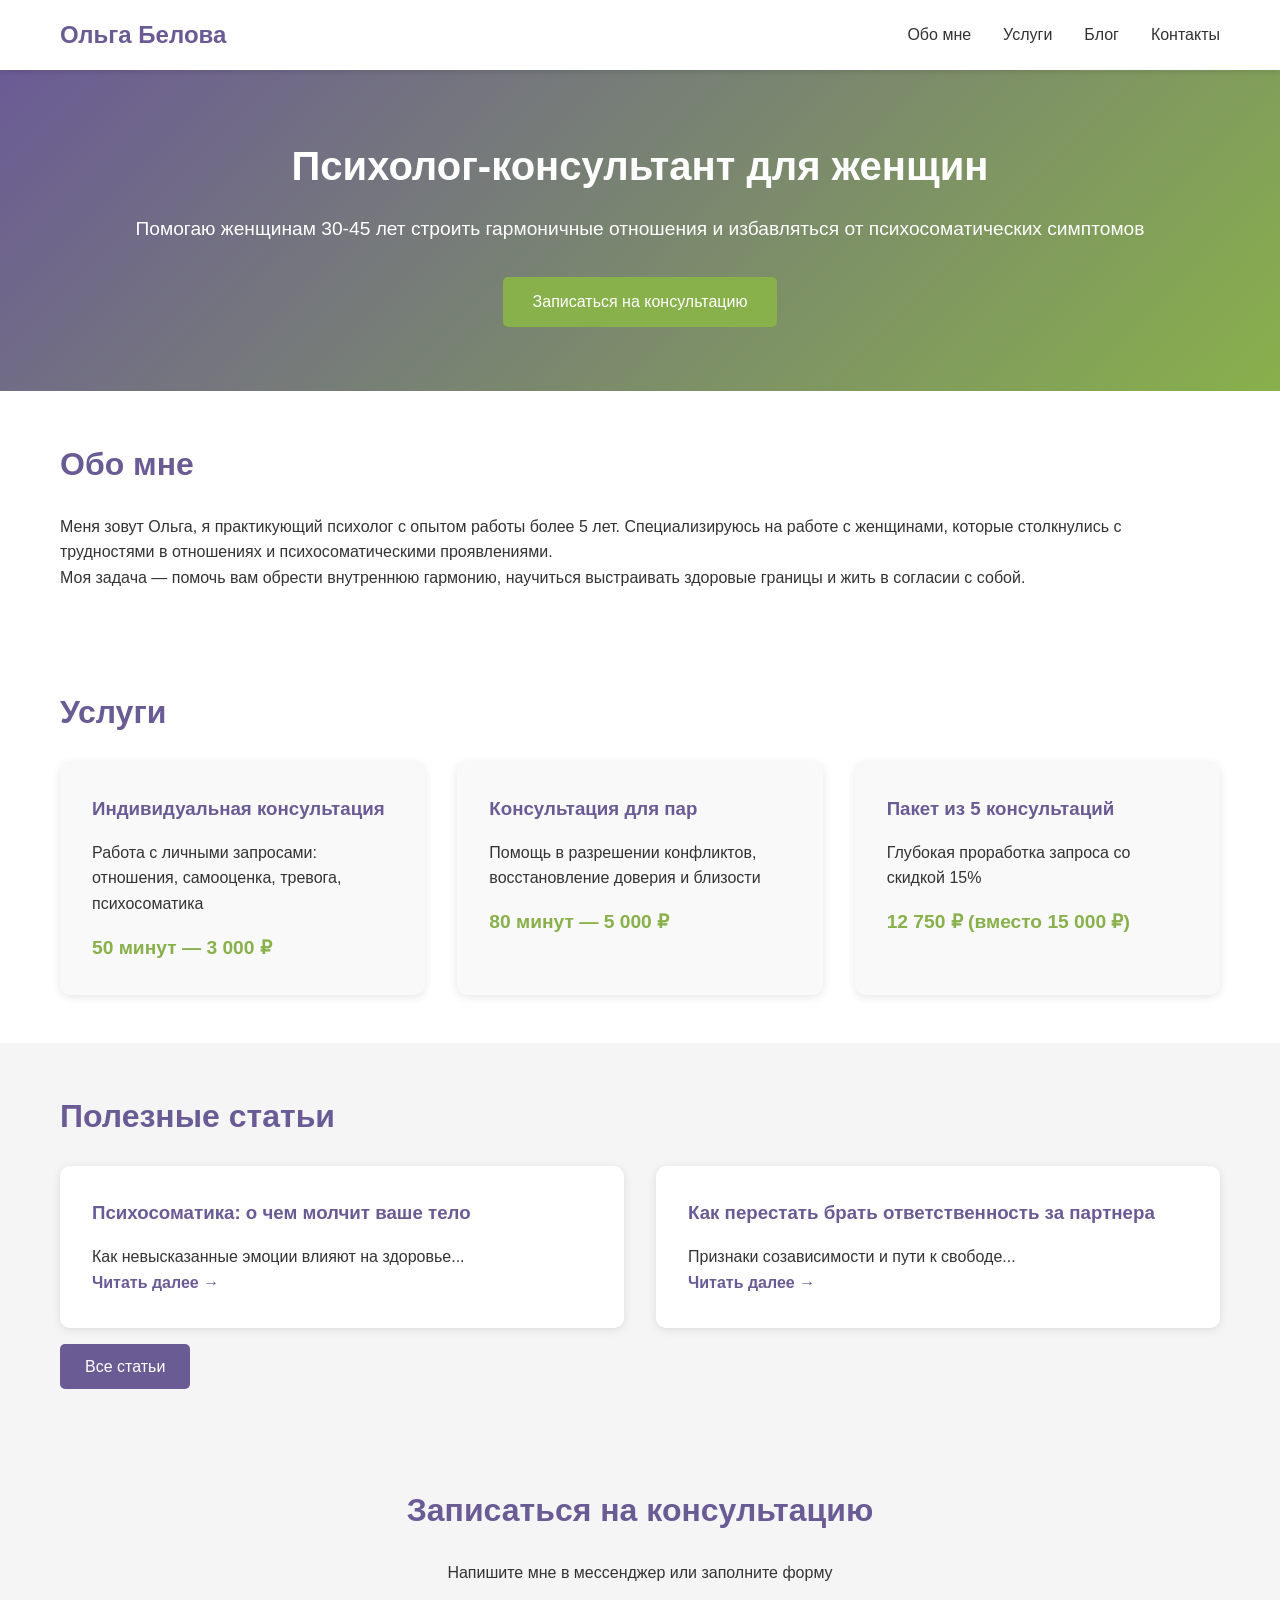
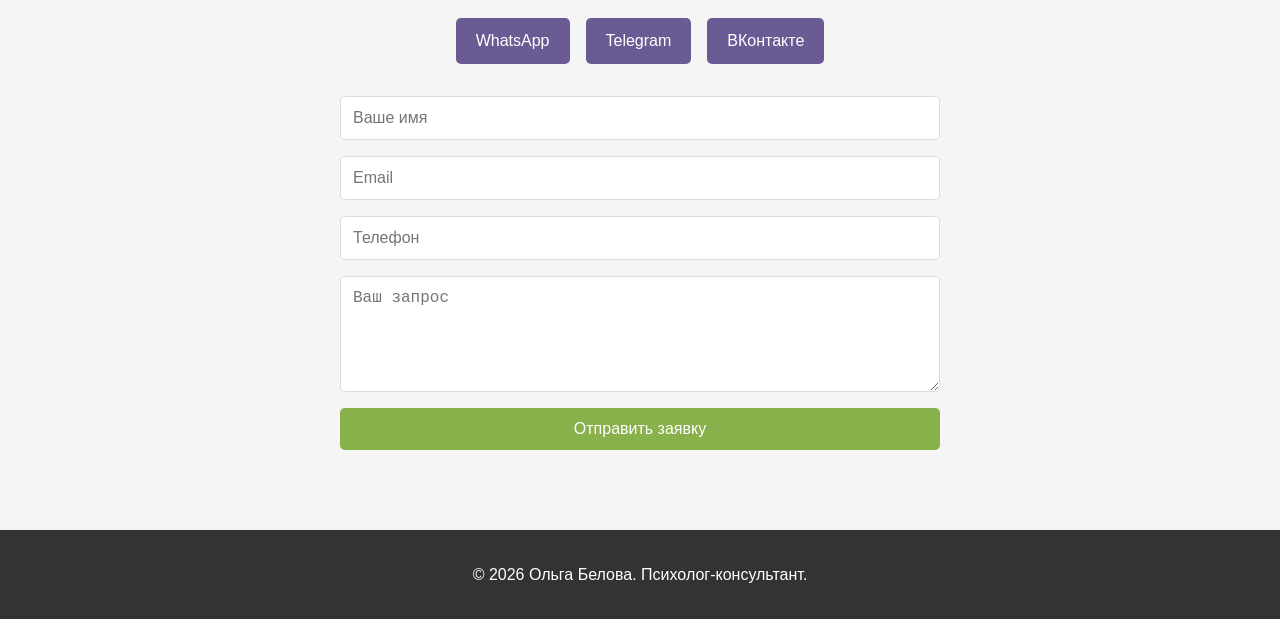
==== index.html @ aa2516c8 "olga" ====
<!DOCTYPE html>
<html lang="ru">
<head>
    <meta charset="UTF-8">
    <meta name="viewport" content="width=device-width, initial-scale=1.0">
    <title>Психолог Ольга Белова | Консультации для женщин</title>
    <link rel="stylesheet" href="styles.css">
</head>
<body>
    <nav class="navbar">
        <div class="container">
            <div class="logo">Ольга Белова</div>
            <ul class="nav-links">
                <li><a href="#about">Обо мне</a></li>
                <li><a href="#services">Услуги</a></li>
                <li><a href="blog.html">Блог</a></li>
                <li><a href="#contact">Контакты</a></li>
            </ul>
        </div>
    </nav>

    <section class="hero">
        <div class="container">
            <h1>Психолог-консультант для женщин</h1>
            <p>Помогаю женщинам 30-45 лет строить гармоничные отношения и избавляться от психосоматических симптомов</p>
            <a href="#contact" class="btn">Записаться на консультацию</a>
        </div>
    </section>

    <section id="about" class="about">
        <div class="container">
            <h2>Обо мне</h2>
            <p>Меня зовут Ольга, я практикующий психолог с опытом работы более 5 лет. Специализируюсь на работе с женщинами, которые столкнулись с трудностями в отношениях и психосоматическими проявлениями.</p>
            <p>Моя задача — помочь вам обрести внутреннюю гармонию, научиться выстраивать здоровые границы и жить в согласии с собой.</p>
        </div>
    </section>

    <section id="services" class="services">
        <div class="container">
            <h2>Услуги</h2>
            <div class="services-grid">
                <div class="service-card">
                    <h3>Индивидуальная консультация</h3>
                    <p>Работа с личными запросами: отношения, самооценка, тревога, психосоматика</p>
                    <p class="price">50 минут — 3 000 ₽</p>
                </div>
                <div class="service-card">
                    <h3>Консультация для пар</h3>
                    <p>Помощь в разрешении конфликтов, восстановление доверия и близости</p>
                    <p class="price">80 минут — 5 000 ₽</p>
                </div>
                <div class="service-card">
                    <h3>Пакет из 5 консультаций</h3>
                    <p>Глубокая проработка запроса со скидкой 15%</p>
                    <p class="price">12 750 ₽ (вместо 15 000 ₽)</p>
                </div>
            </div>
        </div>
    </section>

    <section class="blog-preview">
        <div class="container">
            <h2>Полезные статьи</h2>
            <div class="blog-grid">
                <div class="blog-card">
                    <h3>Психосоматика: о чем молчит ваше тело</h3>
                    <p>Как невысказанные эмоции влияют на здоровье...</p>
                    <a href="blog-post-1.html" class="read-more">Читать далее →</a>
                </div>
                <div class="blog-card">
                    <h3>Как перестать брать ответственность за партнера</h3>
                    <p>Признаки созависимости и пути к свободе...</p>
                    <a href="blog-post-2.html" class="read-more">Читать далее →</a>
                </div>
            </div>
            <a href="blog.html" class="btn-secondary">Все статьи</a>
        </div>
    </section>

    <section id="contact" class="contact">
        <div class="container">
            <h2>Записаться на консультацию</h2>
            <p>Напишите мне в мессенджер или заполните форму</p>
            <div class="contact-links">
                <a href="#" class="contact-btn">WhatsApp</a>
                <a href="#" class="contact-btn">Telegram</a>
                <a href="#" class="contact-btn">ВКонтакте</a>
            </div>
            <form class="contact-form">
                <input type="text" placeholder="Ваше имя" required>
                <input type="email" placeholder="Email" required>
                <input type="tel" placeholder="Телефон">
                <textarea placeholder="Ваш запрос" rows="5"></textarea>
                <button type="submit" class="btn">Отправить заявку</button>
            </form>
        </div>
    </section>

    <footer>
        <div class="container">
            <p>&copy; 2026 Ольга Белова. Психолог-консультант.</p>
        </div>
    </footer>
</body>
</html>
---- styles.css ----
* {
    margin: 0;
    padding: 0;
    box-sizing: border-box;
}

body {
    font-family: 'Segoe UI', Tahoma, Geneva, Verdana, sans-serif;
    line-height: 1.6;
    color: #333;
}

.container {
    max-width: 1200px;
    margin: 0 auto;
    padding: 0 20px;
}

/* Навигация */
.navbar {
    background: #fff;
    box-shadow: 0 2px 5px rgba(0,0,0,0.1);
    padding: 1rem 0;
    position: sticky;
    top: 0;
    z-index: 100;
}

.navbar .container {
    display: flex;
    justify-content: space-between;
    align-items: center;
}

.logo {
    font-size: 1.5rem;
    font-weight: bold;
    color: #6b5b95;
}

.nav-links {
    list-style: none;
    display: flex;
    gap: 2rem;
}

.nav-links a {
    text-decoration: none;
    color: #333;
    transition: color 0.3s;
}

.nav-links a:hover,
.nav-links a.active {
    color: #6b5b95;
}

/* Hero секция */
.hero {
    background: linear-gradient(135deg, #6b5b95 0%, #88b04b 100%);
    color: white;
    padding: 4rem 0;
    text-align: center;
}

.hero h1 {
    font-size: 2.5rem;
    margin-bottom: 1rem;
}

.hero p {
    font-size: 1.2rem;
    margin-bottom: 2rem;
}

/* Кнопки */
.btn {
    display: inline-block;
    background: #88b04b;
    color: white;
    padding: 12px 30px;
    border: none;
    border-radius: 5px;
    text-decoration: none;
    cursor: pointer;
    font-size: 1rem;
    transition: background 0.3s;
}

.btn:hover {
    background: #7aa03d;
}

.btn-secondary {
    display: inline-block;
    background: #6b5b95;
    color: white;
    padding: 10px 25px;
    border-radius: 5px;
    text-decoration: none;
    margin-top: 1rem;
}

/* Секции */
section {
    padding: 3rem 0;
}

h2 {
    color: #6b5b95;
    margin-bottom: 1.5rem;
    font-size: 2rem;
}

/* Услуги */
.services-grid {
    display: grid;
    grid-template-columns: repeat(auto-fit, minmax(300px, 1fr));
    gap: 2rem;
}

.service-card {
    background: #f9f9f9;
    padding: 2rem;
    border-radius: 10px;
    box-shadow: 0 2px 10px rgba(0,0,0,0.1);
}

.service-card h3 {
    color: #6b5b95;
    margin-bottom: 1rem;
}

.price {
    font-weight: bold;
    color: #88b04b;
    margin-top: 1rem;
    font-size: 1.2rem;
}

/* Блог */
.blog-preview, .blog-header {
    background: #f5f5f5;
}

.blog-grid {
    display: grid;
    grid-template-columns: repeat(auto-fit, minmax(300px, 1fr));
    gap: 2rem;
}

.blog-card {
    background: white;
    padding: 2rem;
    border-radius: 10px;
    box-shadow: 0 2px 10px rgba(0,0,0,0.1);
}

.blog-card h3 {
    color: #6b5b95;
    margin-bottom: 1rem;
}

.read-more {
    color: #6b5b95;
    text-decoration: none;
    font-weight: bold;
}

/* Список статей */
.blog-list {
    max-width: 800px;
    margin: 0 auto;
}

.blog-article {
    background: white;
    padding: 2rem;
    margin-bottom: 2rem;
    border-radius: 10px;
    box-shadow: 0 2px 10px rgba(0,0,0,0.1);
}

.blog-article h2 {
    color: #6b5b95;
    margin-bottom: 0.5rem;
}

.meta {
    color: #888;
    font-size: 0.9rem;
    margin-bottom: 1rem;
}

/* Страница поста */
.blog-post {
    max-width: 800px;
    margin: 0 auto;
    padding: 2rem 20px;
}

.back-link {
    display: inline-block;
    color: #6b5b95;
    text-decoration: none;
    margin-bottom: 1rem;
}

.blog-post h1 {
    color: #6b5b95;
    margin-bottom: 0.5rem;
    font-size: 2.2rem;
}

.post-content {
    margin-top: 2rem;
}

.post-content h2 {
    margin-top: 2rem;
    margin-bottom: 1rem;
}

.post-content h3 {
    margin-top: 1.5rem;
    margin-bottom: 0.5rem;
    color: #88b04b;
}

.post-content ul, .post-content ol {
    margin-left: 2rem;
    margin-bottom: 1rem;
}

.post-content li {
    margin-bottom: 0.5rem;
}

.cta-box {
    background: linear-gradient(135deg, #6b5b95 0%, #88b04b 100%);
    color: white;
    padding: 2rem;
    border-radius: 10px;
    margin-top: 2rem;
    text-align: center;
}

.cta-box h3 {
    color: white;
    margin-bottom: 1rem;
}

.cta-box .btn {
    background: white;
    color: #6b5b95;
    margin-top: 1rem;
}

/* Контакты */
.contact {
    background: #f5f5f5;
    text-align: center;
}

.contact-links {
    display: flex;
    justify-content: center;
    gap: 1rem;
    margin: 2rem 0;
}

.contact-btn {
    display: inline-block;
    background: #6b5b95;
    color: white;
    padding: 10px 20px;
    border-radius: 5px;
    text-decoration: none;
}

.contact-form {
    max-width: 600px;
    margin: 2rem auto;
    display: flex;
    flex-direction: column;
    gap: 1rem;
}

.contact-form input,
.contact-form textarea {
    padding: 12px;
    border: 1px solid #ddd;
    border-radius: 5px;
    font-size: 1rem;
}

/* Footer */
footer {
    background: #333;
    color: white;
    text-align: center;
    padding: 2rem 0;
}

/* Адаптивность */
@media (max-width: 768px) {
    .nav-links {
        flex-direction: column;
        gap: 1rem;
    }
    
    .hero h1 {
        font-size: 2rem;
    }
    
    .contact-links {
        flex-direction: column;
    }
}
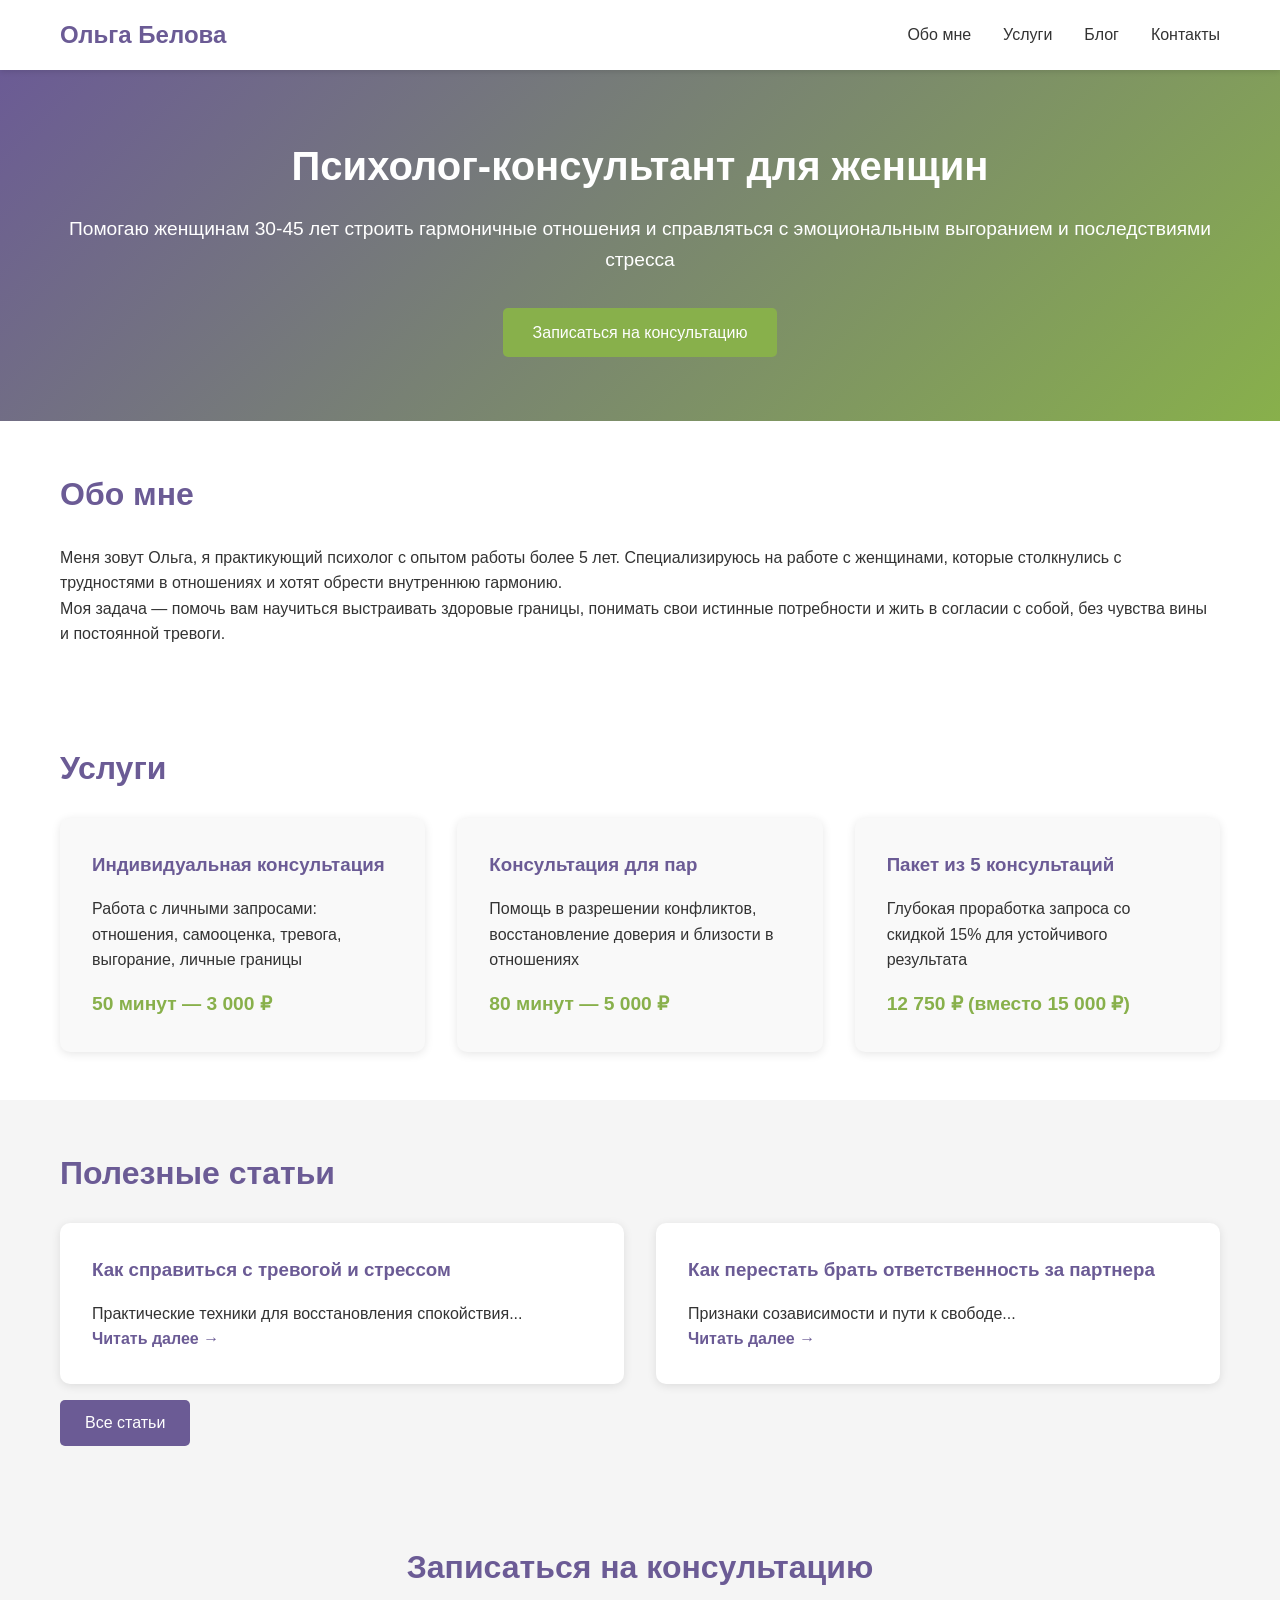
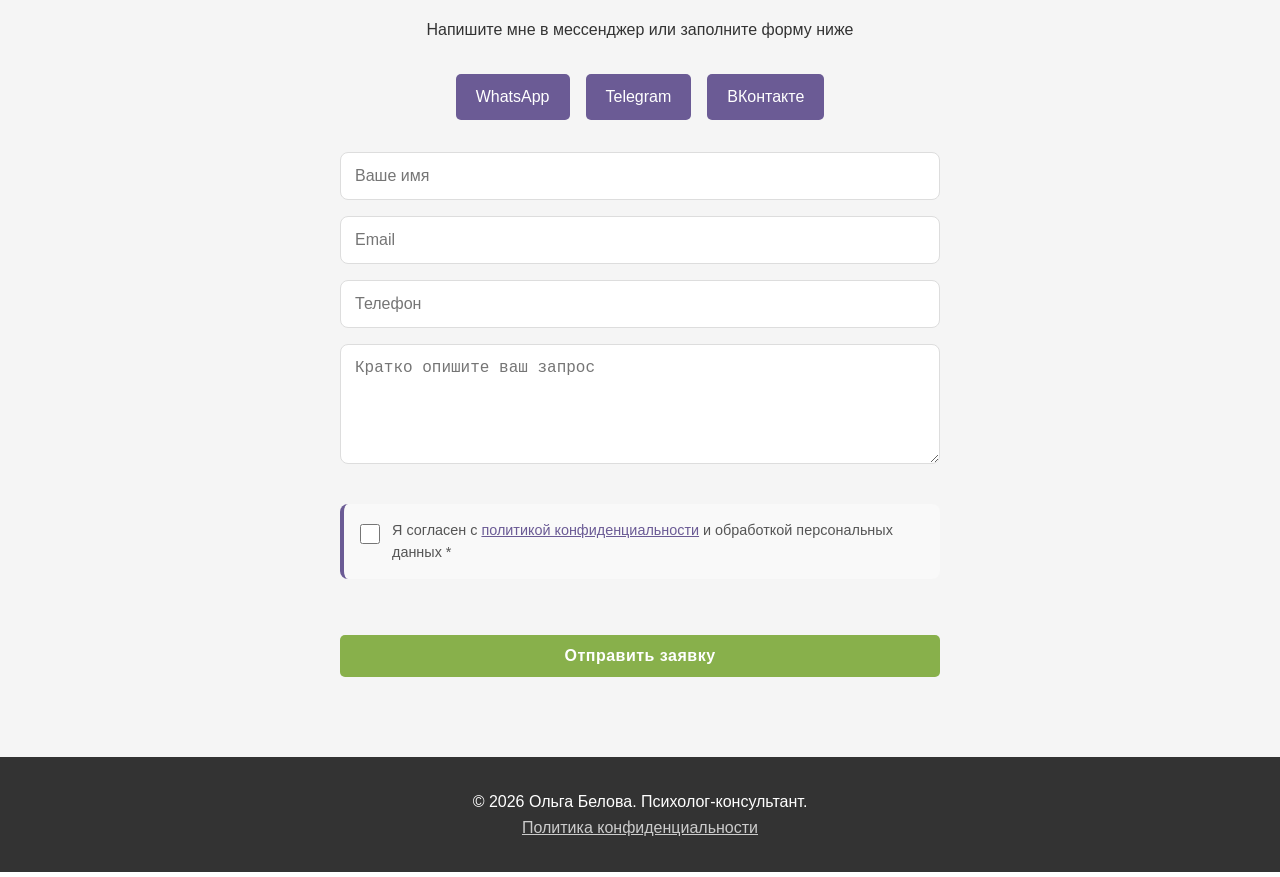
==== commit 5ca70c3a: "new" ====
--- a/index.html
+++ b/index.html
@@ -7,6 +7,7 @@
     <link rel="stylesheet" href="styles.css">
 </head>
 <body>
+    <!-- Навигация -->
     <nav class="navbar">
         <div class="container">
             <div class="logo">Ольга Белова</div>
@@ -19,52 +20,56 @@
         </div>
     </nav>
 
+    <!-- Главный экран -->
     <section class="hero">
         <div class="container">
             <h1>Психолог-консультант для женщин</h1>
-            <p>Помогаю женщинам 30-45 лет строить гармоничные отношения и избавляться от психосоматических симптомов</p>
+            <p>Помогаю женщинам 30-45 лет строить гармоничные отношения и справляться с эмоциональным выгоранием и последствиями стресса</p>
             <a href="#contact" class="btn">Записаться на консультацию</a>
         </div>
     </section>
 
+    <!-- Обо мне -->
     <section id="about" class="about">
         <div class="container">
             <h2>Обо мне</h2>
-            <p>Меня зовут Ольга, я практикующий психолог с опытом работы более 5 лет. Специализируюсь на работе с женщинами, которые столкнулись с трудностями в отношениях и психосоматическими проявлениями.</p>
-            <p>Моя задача — помочь вам обрести внутреннюю гармонию, научиться выстраивать здоровые границы и жить в согласии с собой.</p>
+            <p>Меня зовут Ольга, я практикующий психолог с опытом работы более 5 лет. Специализируюсь на работе с женщинами, которые столкнулись с трудностями в отношениях и хотят обрести внутреннюю гармонию.</p>
+            <p>Моя задача — помочь вам научиться выстраивать здоровые границы, понимать свои истинные потребности и жить в согласии с собой, без чувства вины и постоянной тревоги.</p>
         </div>
     </section>
 
+    <!-- Услуги -->
     <section id="services" class="services">
         <div class="container">
             <h2>Услуги</h2>
             <div class="services-grid">
                 <div class="service-card">
                     <h3>Индивидуальная консультация</h3>
-                    <p>Работа с личными запросами: отношения, самооценка, тревога, психосоматика</p>
+                    <p>Работа с личными запросами: отношения, самооценка, тревога, выгорание, личные границы</p>
                     <p class="price">50 минут — 3 000 ₽</p>
                 </div>
                 <div class="service-card">
                     <h3>Консультация для пар</h3>
-                    <p>Помощь в разрешении конфликтов, восстановление доверия и близости</p>
+                    <p>Помощь в разрешении конфликтов, восстановление доверия и близости в отношениях</p>
                     <p class="price">80 минут — 5 000 ₽</p>
                 </div>
                 <div class="service-card">
                     <h3>Пакет из 5 консультаций</h3>
-                    <p>Глубокая проработка запроса со скидкой 15%</p>
+                    <p>Глубокая проработка запроса со скидкой 15% для устойчивого результата</p>
                     <p class="price">12 750 ₽ (вместо 15 000 ₽)</p>
                 </div>
             </div>
         </div>
     </section>
 
+    <!-- Превью блога -->
     <section class="blog-preview">
         <div class="container">
             <h2>Полезные статьи</h2>
             <div class="blog-grid">
                 <div class="blog-card">
-                    <h3>Психосоматика: о чем молчит ваше тело</h3>
-                    <p>Как невысказанные эмоции влияют на здоровье...</p>
+                    <h3>Как справиться с тревогой и стрессом</h3>
+                    <p>Практические техники для восстановления спокойствия...</p>
                     <a href="blog-post-1.html" class="read-more">Читать далее →</a>
                 </div>
                 <div class="blog-card">
@@ -77,28 +82,39 @@
         </div>
     </section>
 
+    <!-- Контакты и Форма -->
     <section id="contact" class="contact">
         <div class="container">
             <h2>Записаться на консультацию</h2>
-            <p>Напишите мне в мессенджер или заполните форму</p>
+            <p>Напишите мне в мессенджер или заполните форму ниже</p>
             <div class="contact-links">
                 <a href="#" class="contact-btn">WhatsApp</a>
                 <a href="#" class="contact-btn">Telegram</a>
                 <a href="#" class="contact-btn">ВКонтакте</a>
             </div>
+            
+            <!-- ОБНОВЛЕННАЯ ФОРМА С ГАЛОЧКОЙ -->
             <form class="contact-form">
                 <input type="text" placeholder="Ваше имя" required>
                 <input type="email" placeholder="Email" required>
                 <input type="tel" placeholder="Телефон">
-                <textarea placeholder="Ваш запрос" rows="5"></textarea>
+                <textarea placeholder="Кратко опишите ваш запрос" rows="5"></textarea>
+                
+                <div class="checkbox-group">
+                    <input type="checkbox" id="policy" required>
+                    <label for="policy">Я согласен с <a href="policy.html" target="_blank">политикой конфиденциальности</a> и обработкой персональных данных *</label>
+                </div>
+                
                 <button type="submit" class="btn">Отправить заявку</button>
             </form>
         </div>
     </section>
 
+    <!-- Футер -->
     <footer>
         <div class="container">
             <p>&copy; 2026 Ольга Белова. Психолог-консультант.</p>
+            <p><a href="policy.html">Политика конфиденциальности</a></p>
         </div>
     </footer>
 </body>
--- a/styles.css
+++ b/styles.css
@@ -278,6 +278,7 @@
     text-decoration: none;
 }
 
+/* Форма контактов */
 .contact-form {
     max-width: 600px;
     margin: 2rem auto;
@@ -288,10 +289,109 @@
 
 .contact-form input,
 .contact-form textarea {
-    padding: 12px;
+    padding: 14px;
     border: 1px solid #ddd;
-    border-radius: 5px;
+    border-radius: 8px;
     font-size: 1rem;
+    transition: border-color 0.3s, box-shadow 0.3s;
+}
+
+.contact-form input:focus,
+.contact-form textarea:focus {
+    outline: none;
+    border-color: #6b5b95;
+    box-shadow: 0 0 0 3px rgba(107, 91, 149, 0.1);
+}
+
+.contact-form button {
+    margin-top: 1rem;
+    font-weight: 600;
+    letter-spacing: 0.5px;
+}
+
+/* ЧЕКБОКС СОГЛАСИЯ */
+.checkbox-group {
+    display: flex;
+    align-items: flex-start;
+    gap: 12px;
+    margin: 1.5rem 0;
+    padding: 1rem;
+    background: #f9f9f9;
+    border-radius: 8px;
+    border-left: 4px solid #6b5b95;
+    text-align: left;
+}
+
+.checkbox-group input[type="checkbox"] {
+    margin-top: 4px;
+    width: 20px;
+    height: 20px;
+    cursor: pointer;
+    accent-color: #6b5b95;
+    flex-shrink: 0;
+}
+
+.checkbox-group label {
+    font-size: 0.9rem;
+    line-height: 1.5;
+    color: #555;
+    cursor: pointer;
+}
+
+.checkbox-group label a {
+    color: #6b5b95;
+    text-decoration: underline;
+    font-weight: 500;
+}
+
+.checkbox-group label a:hover {
+    text-decoration: none;
+    color: #88b04b;
+}
+
+/* ПОЛИТИКА КОНФИДЕНЦИАЛЬНОСТИ */
+.policy-page {
+    max-width: 800px;
+    margin: 0 auto;
+    padding: 3rem 20px;
+}
+
+.policy-page h1 {
+    color: #6b5b95;
+    margin-bottom: 0.5rem;
+    font-size: 2.2rem;
+}
+
+.policy-date {
+    color: #888;
+    font-size: 0.9rem;
+    margin-bottom: 2rem;
+    font-style: italic;
+}
+
+.policy-content h2 {
+    color: #6b5b95;
+    margin-top: 2rem;
+    margin-bottom: 1rem;
+    font-size: 1.5rem;
+    border-bottom: 2px solid #e0e0e0;
+    padding-bottom: 0.5rem;
+}
+
+.policy-content p {
+    margin-bottom: 1rem;
+    line-height: 1.8;
+    color: #555;
+}
+
+.policy-content ul {
+    margin-left: 2rem;
+    margin-bottom: 1.5rem;
+}
+
+.policy-content li {
+    margin-bottom: 0.5rem;
+    line-height: 1.6;
 }
 
 /* Footer */
@@ -300,6 +400,15 @@
     color: white;
     text-align: center;
     padding: 2rem 0;
+}
+
+footer a {
+    color: #ccc;
+    text-decoration: underline;
+}
+
+footer a:hover {
+    color: #fff;
 }
 
 /* Адаптивность */
@@ -316,4 +425,32 @@
     .contact-links {
         flex-direction: column;
     }
+
+    .policy-page {
+        padding: 2rem 15px;
+    }
+    
+    .policy-page h1 {
+        font-size: 1.8rem;
+    }
+    
+    .policy-content h2 {
+        font-size: 1.3rem;
+    }
+    
+    .checkbox-group {
+        flex-direction: row;
+        align-items: flex-start;
+        padding: 0.8rem;
+    }
+    
+    .checkbox-group input[type="checkbox"] {
+        width: 18px;
+        height: 18px;
+        margin-top: 3px;
+    }
+    
+    .checkbox-group label {
+        font-size: 0.85rem;
+    }
 }
